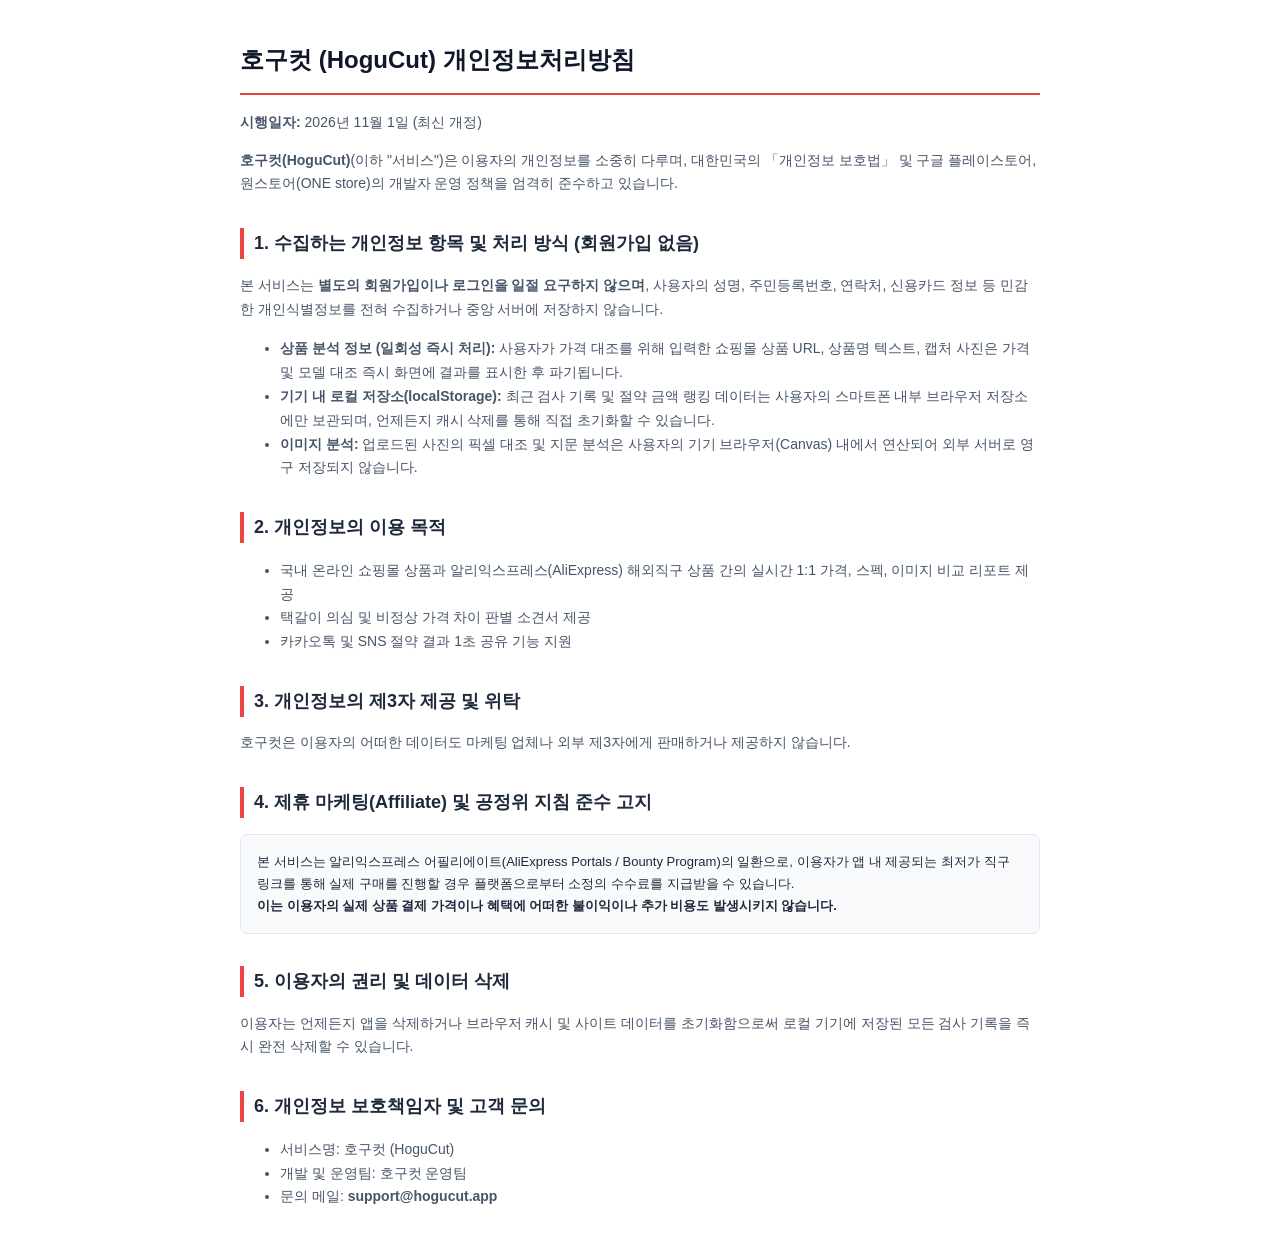
==== privacy.html @ d8ffec81 "Add files via upload" ====
<!DOCTYPE html>
<html lang="ko">
<head>
  <meta charset="UTF-8">
  <meta name="viewport" content="width=device-width, initial-scale=1.0">
  <title>호구컷 (HoguCut) - 개인정보처리방침</title>
  <style>
    body { font-family: 'Pretendard', -apple-system, BlinkMacSystemFont, sans-serif; line-height: 1.7; max-width: 800px; margin: 40px auto; padding: 0 24px; color: #1e293b; background: #fff; }
    h1 { color: #0f172a; border-bottom: 2px solid #ef4444; padding-bottom: 12px; font-size: 24px; }
    h2 { color: #1e293b; margin-top: 32px; font-size: 18px; border-left: 4px solid #ef4444; padding-left: 10px; }
    p, li { font-size: 14px; color: #475569; }
    .box { background: #f8fafc; border: 1px solid #e2e8f0; border-radius: 8px; padding: 16px; margin: 16px 0; font-size: 13px; }
  </style>
</head>
<body>
  <h1>호구컷 (HoguCut) 개인정보처리방침</h1>
  <p><strong>시행일자:</strong> 2026년 11월 1일 (최신 개정)</p>
  <p><strong>호구컷(HoguCut)</strong>(이하 "서비스")은 이용자의 개인정보를 소중히 다루며, 대한민국의 「개인정보 보호법」 및 구글 플레이스토어, 원스토어(ONE store)의 개발자 운영 정책을 엄격히 준수하고 있습니다.</p>

  <h2>1. 수집하는 개인정보 항목 및 처리 방식 (회원가입 없음)</h2>
  <p>본 서비스는 <strong>별도의 회원가입이나 로그인을 일절 요구하지 않으며</strong>, 사용자의 성명, 주민등록번호, 연락처, 신용카드 정보 등 민감한 개인식별정보를 전혀 수집하거나 중앙 서버에 저장하지 않습니다.</p>
  <ul>
    <li><strong>상품 분석 정보 (일회성 즉시 처리):</strong> 사용자가 가격 대조를 위해 입력한 쇼핑몰 상품 URL, 상품명 텍스트, 캡처 사진은 가격 및 모델 대조 즉시 화면에 결과를 표시한 후 파기됩니다.</li>
    <li><strong>기기 내 로컬 저장소(localStorage):</strong> 최근 검사 기록 및 절약 금액 랭킹 데이터는 사용자의 스마트폰 내부 브라우저 저장소에만 보관되며, 언제든지 캐시 삭제를 통해 직접 초기화할 수 있습니다.</li>
    <li><strong>이미지 분석:</strong> 업로드된 사진의 픽셀 대조 및 지문 분석은 사용자의 기기 브라우저(Canvas) 내에서 연산되어 외부 서버로 영구 저장되지 않습니다.</li>
  </ul>

  <h2>2. 개인정보의 이용 목적</h2>
  <ul>
    <li>국내 온라인 쇼핑몰 상품과 알리익스프레스(AliExpress) 해외직구 상품 간의 실시간 1:1 가격, 스펙, 이미지 비교 리포트 제공</li>
    <li>택갈이 의심 및 비정상 가격 차이 판별 소견서 제공</li>
    <li>카카오톡 및 SNS 절약 결과 1초 공유 기능 지원</li>
  </ul>

  <h2>3. 개인정보의 제3자 제공 및 위탁</h2>
  <p>호구컷은 이용자의 어떠한 데이터도 마케팅 업체나 외부 제3자에게 판매하거나 제공하지 않습니다.</p>

  <h2>4. 제휴 마케팅(Affiliate) 및 공정위 지침 준수 고지</h2>
  <div class="box">
    본 서비스는 알리익스프레스 어필리에이트(AliExpress Portals / Bounty Program)의 일환으로, 이용자가 앱 내 제공되는 최저가 직구 링크를 통해 실제 구매를 진행할 경우 플랫폼으로부터 소정의 수수료를 지급받을 수 있습니다.<br>
    <strong>이는 이용자의 실제 상품 결제 가격이나 혜택에 어떠한 불이익이나 추가 비용도 발생시키지 않습니다.</strong>
  </div>

  <h2>5. 이용자의 권리 및 데이터 삭제</h2>
  <p>이용자는 언제든지 앱을 삭제하거나 브라우저 캐시 및 사이트 데이터를 초기화함으로써 로컬 기기에 저장된 모든 검사 기록을 즉시 완전 삭제할 수 있습니다.</p>

  <h2>6. 개인정보 보호책임자 및 고객 문의</h2>
  <ul>
    <li>서비스명: 호구컷 (HoguCut)</li>
    <li>개발 및 운영팀: 호구컷 운영팀</li>
    <li>문의 메일: <strong>support@hogucut.app</strong></li>
  </ul>
</body>
</html>
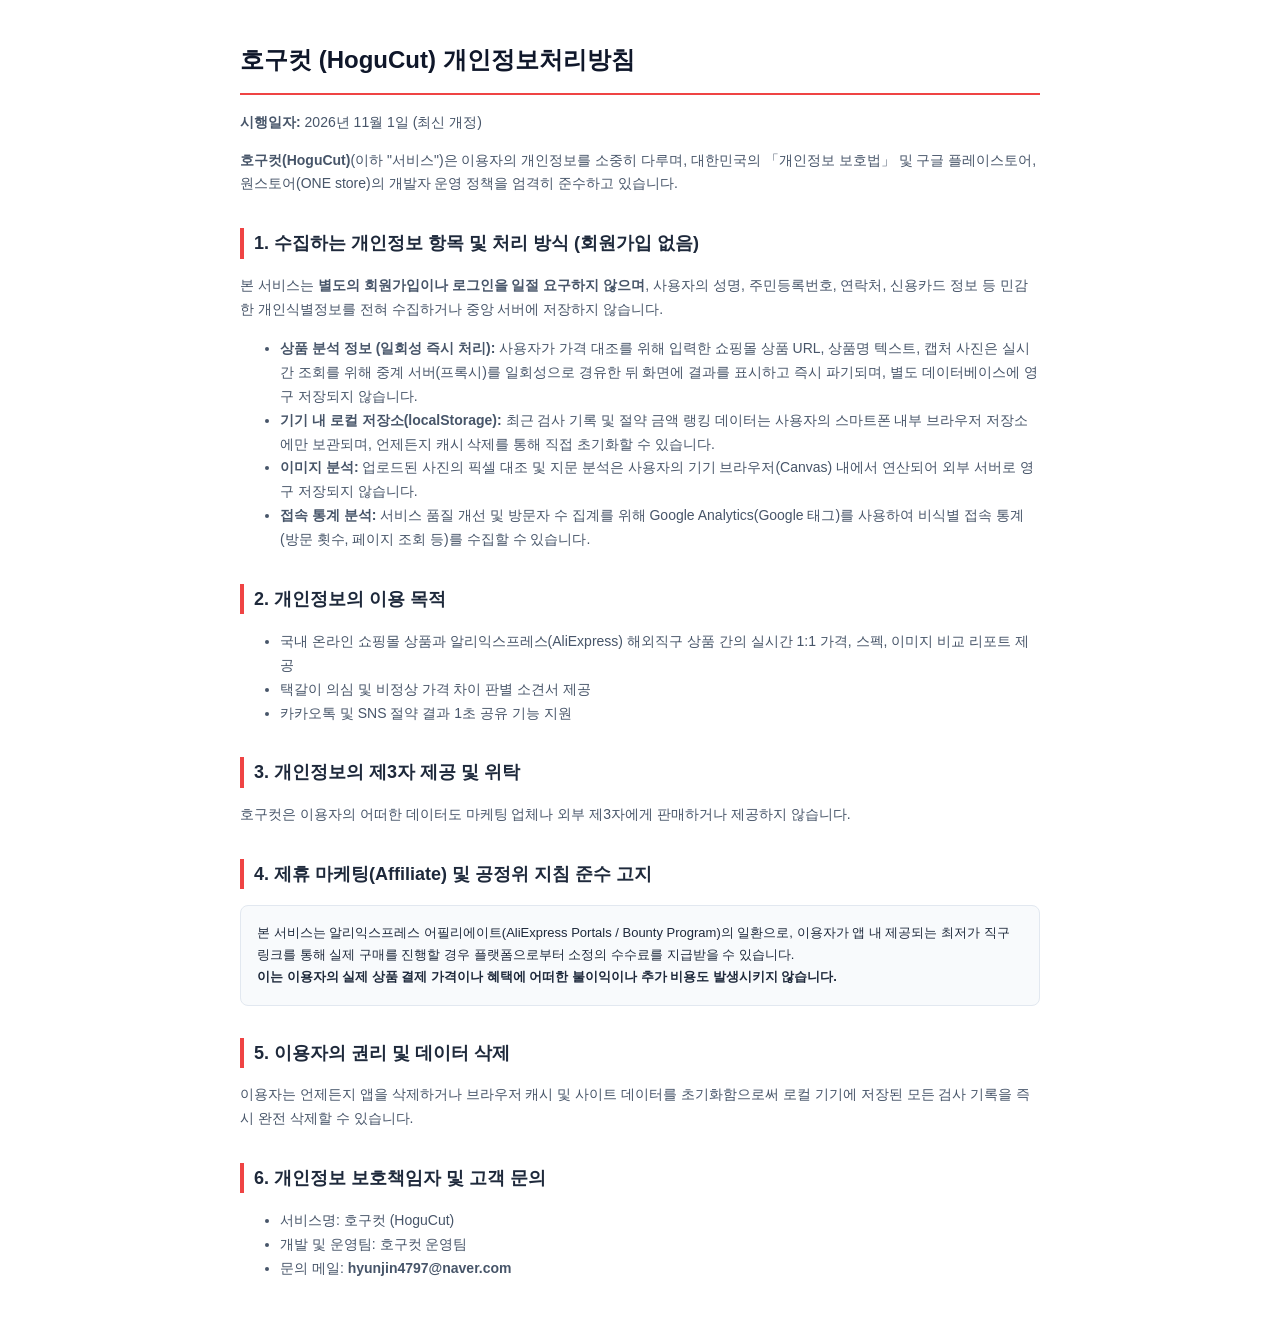
==== commit ccc494e8: "Add files via upload" ====
--- a/privacy.html
+++ b/privacy.html
@@ -20,9 +20,10 @@
   <h2>1. 수집하는 개인정보 항목 및 처리 방식 (회원가입 없음)</h2>
   <p>본 서비스는 <strong>별도의 회원가입이나 로그인을 일절 요구하지 않으며</strong>, 사용자의 성명, 주민등록번호, 연락처, 신용카드 정보 등 민감한 개인식별정보를 전혀 수집하거나 중앙 서버에 저장하지 않습니다.</p>
   <ul>
-    <li><strong>상품 분석 정보 (일회성 즉시 처리):</strong> 사용자가 가격 대조를 위해 입력한 쇼핑몰 상품 URL, 상품명 텍스트, 캡처 사진은 가격 및 모델 대조 즉시 화면에 결과를 표시한 후 파기됩니다.</li>
+    <li><strong>상품 분석 정보 (일회성 즉시 처리):</strong> 사용자가 가격 대조를 위해 입력한 쇼핑몰 상품 URL, 상품명 텍스트, 캡처 사진은 실시간 조회를 위해 중계 서버(프록시)를 일회성으로 경유한 뒤 화면에 결과를 표시하고 즉시 파기되며, 별도 데이터베이스에 영구 저장되지 않습니다.</li>
     <li><strong>기기 내 로컬 저장소(localStorage):</strong> 최근 검사 기록 및 절약 금액 랭킹 데이터는 사용자의 스마트폰 내부 브라우저 저장소에만 보관되며, 언제든지 캐시 삭제를 통해 직접 초기화할 수 있습니다.</li>
     <li><strong>이미지 분석:</strong> 업로드된 사진의 픽셀 대조 및 지문 분석은 사용자의 기기 브라우저(Canvas) 내에서 연산되어 외부 서버로 영구 저장되지 않습니다.</li>
+    <li><strong>접속 통계 분석:</strong> 서비스 품질 개선 및 방문자 수 집계를 위해 Google Analytics(Google 태그)를 사용하여 비식별 접속 통계(방문 횟수, 페이지 조회 등)를 수집할 수 있습니다.</li>
   </ul>
 
   <h2>2. 개인정보의 이용 목적</h2>
@@ -48,7 +49,7 @@
   <ul>
     <li>서비스명: 호구컷 (HoguCut)</li>
     <li>개발 및 운영팀: 호구컷 운영팀</li>
-    <li>문의 메일: <strong>support@hogucut.app</strong></li>
+    <li>문의 메일: <strong>hyunjin4797@naver.com</strong></li>
   </ul>
 </body>
 </html>
